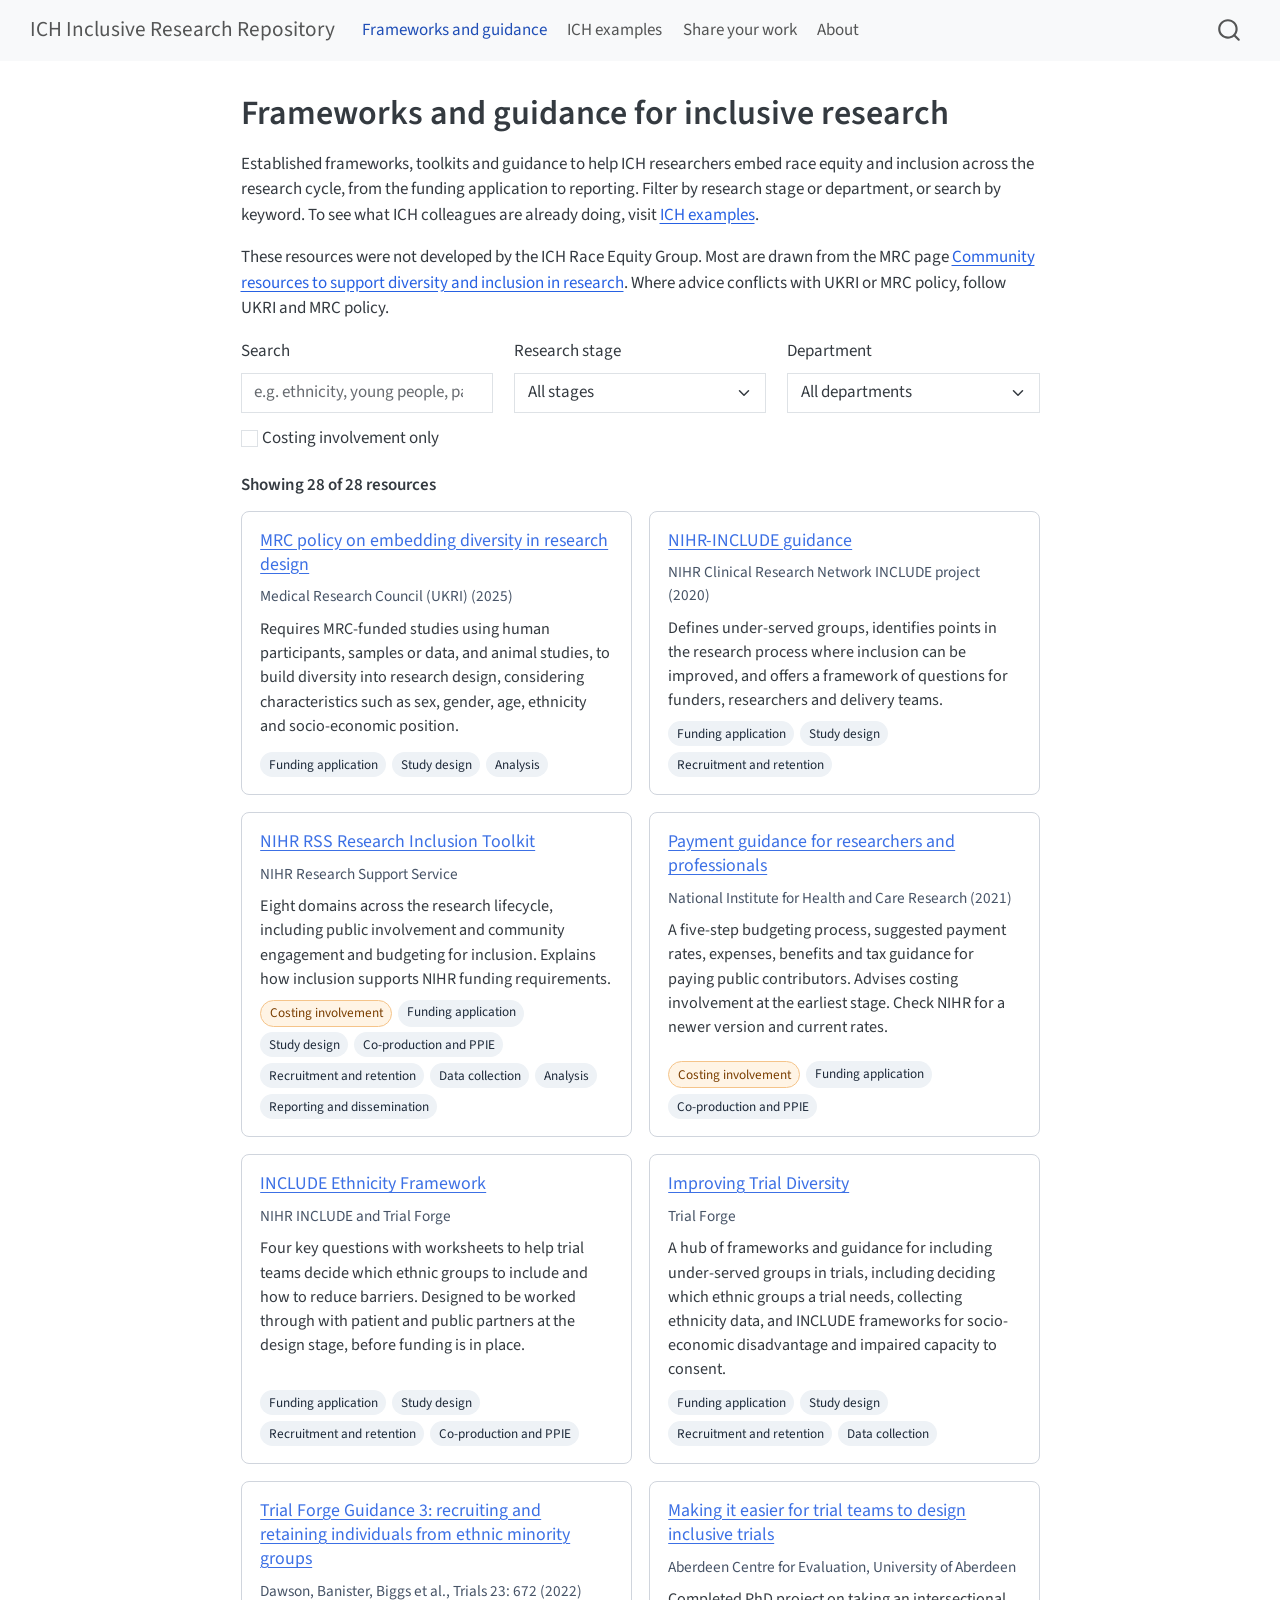
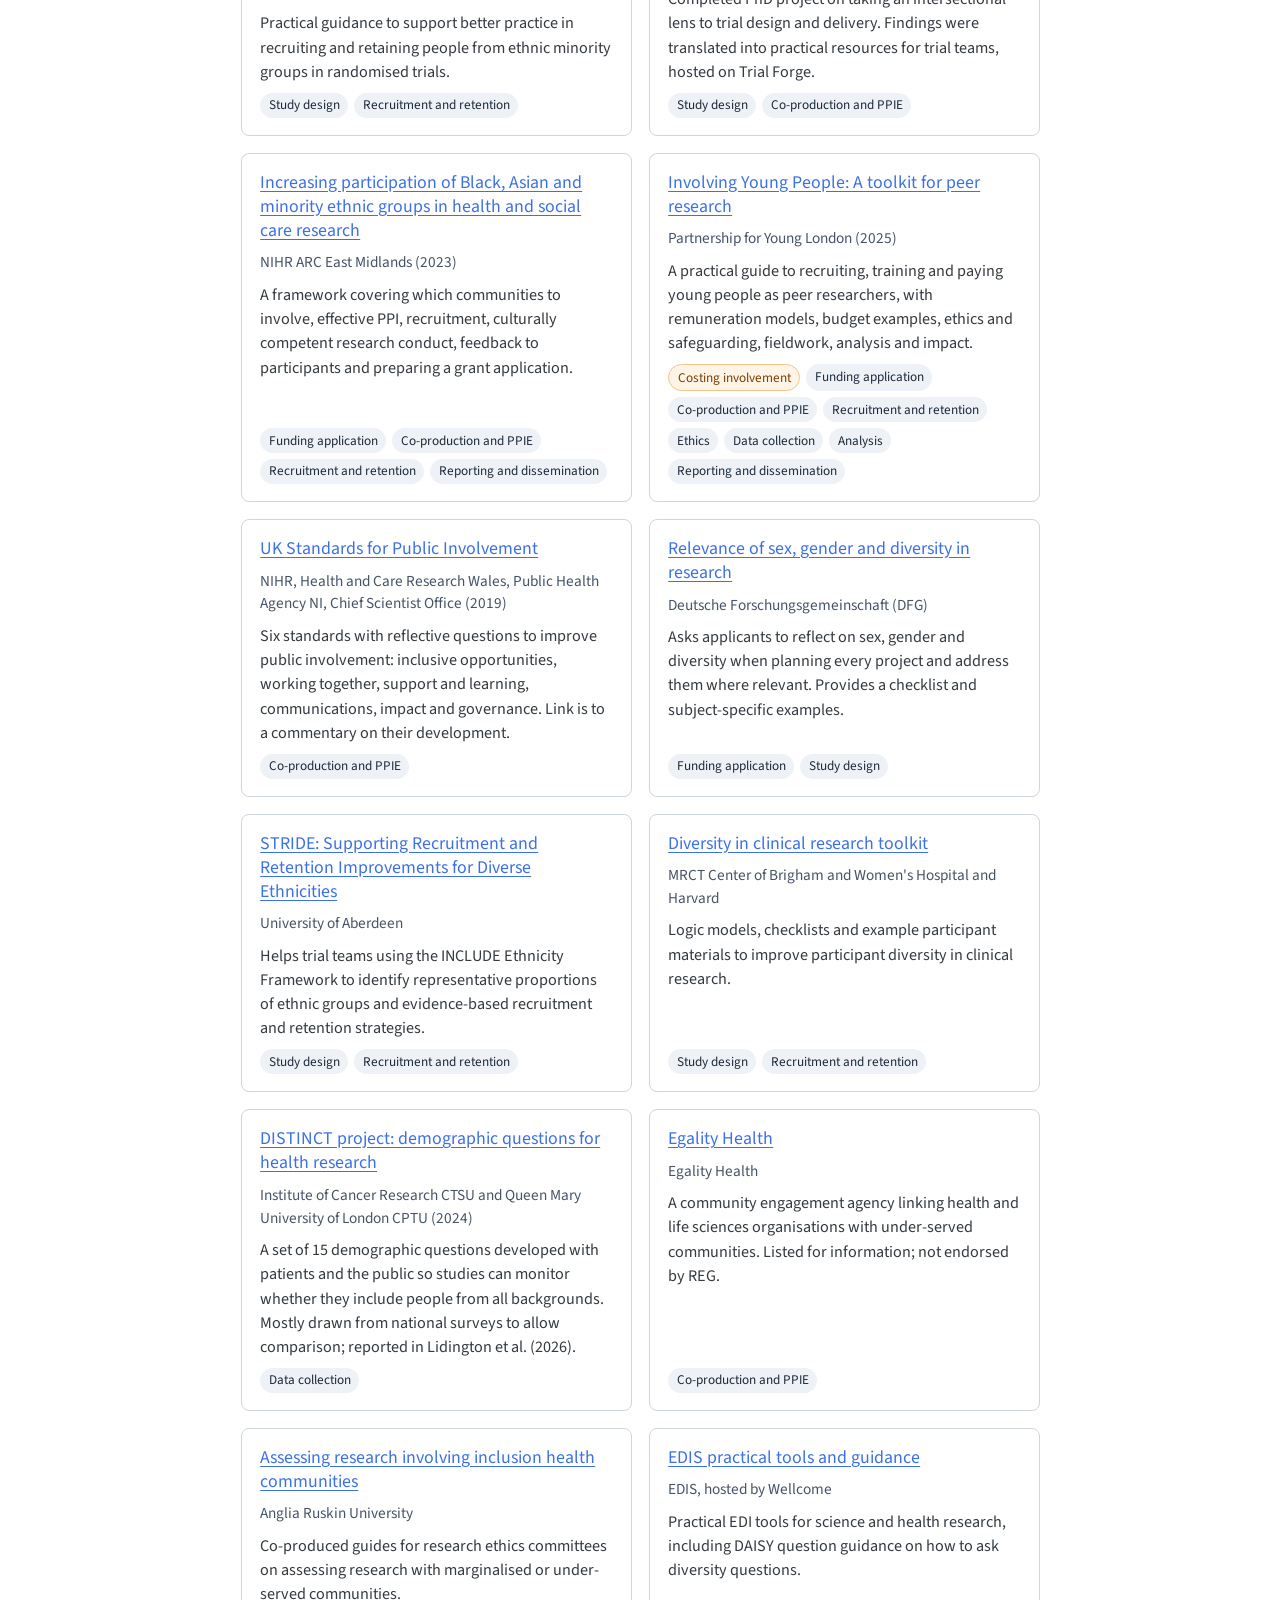
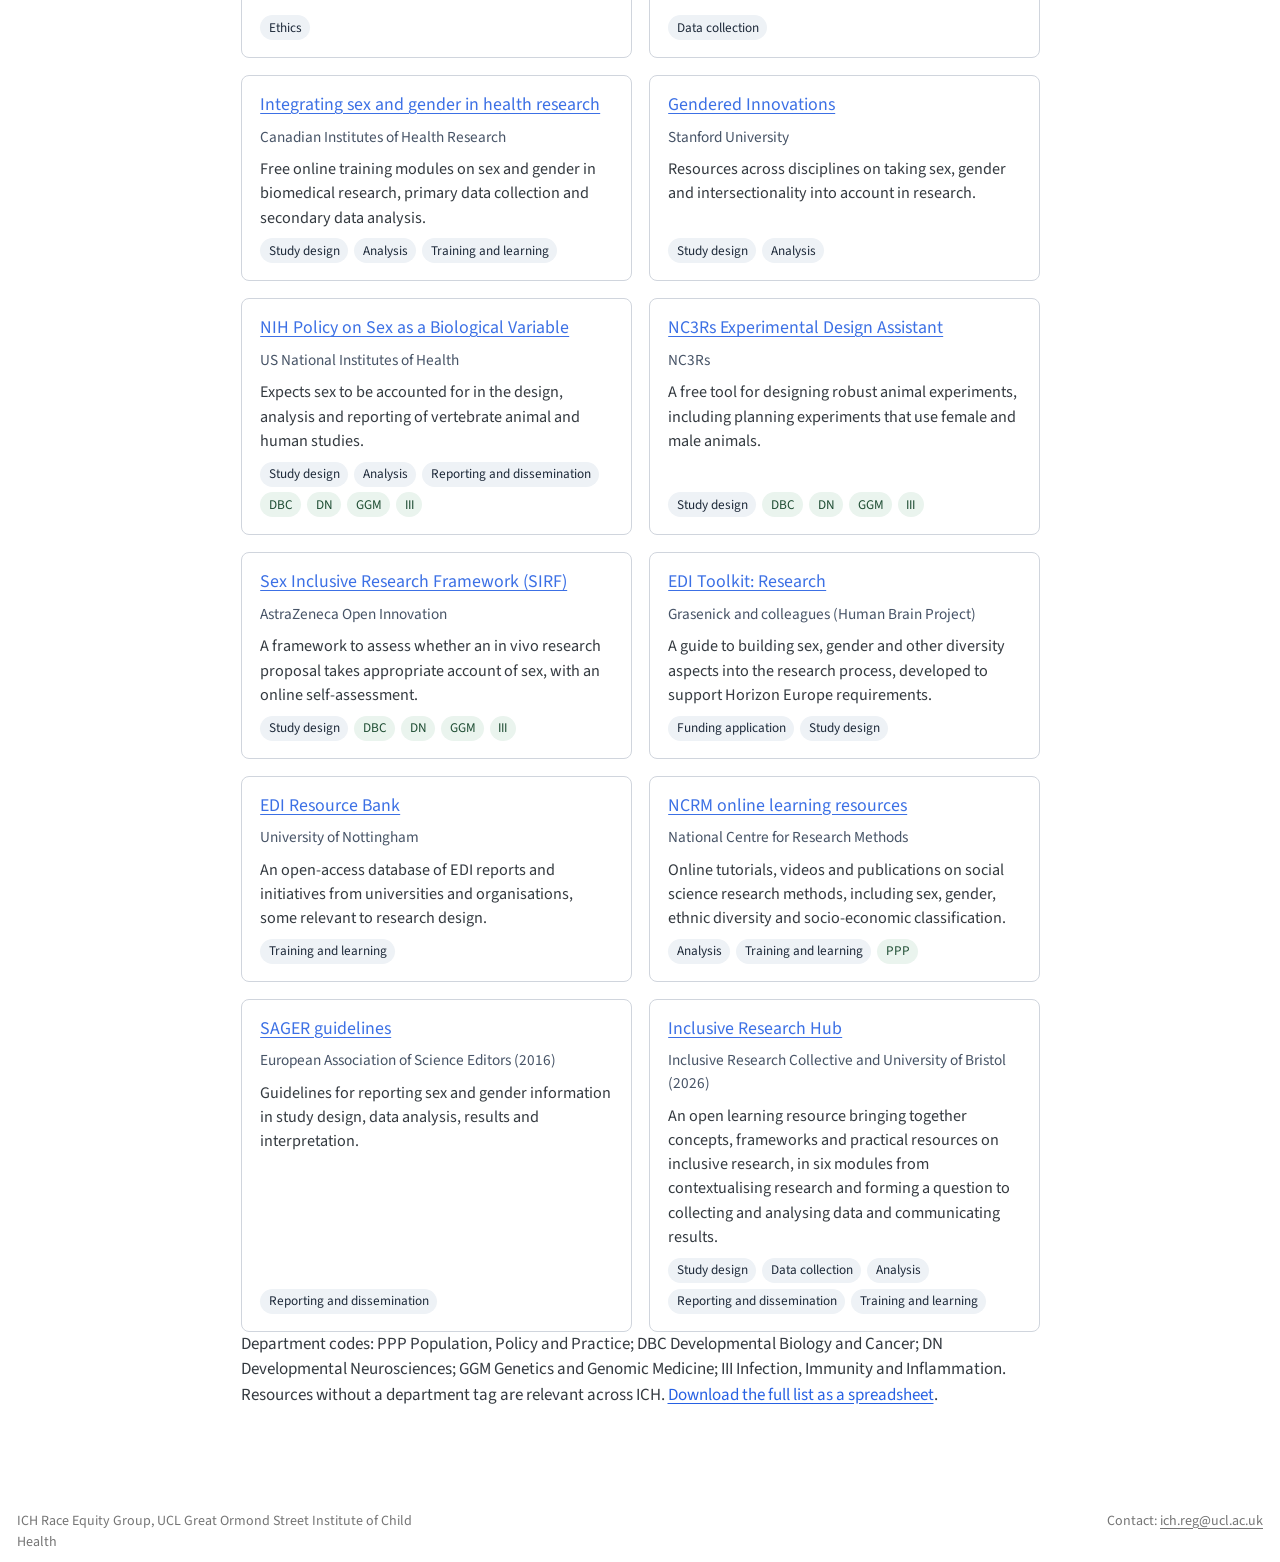
==== docs/index.html @ 5629d0b8 "Initial commit" ====
<!DOCTYPE html>
<html xmlns="http://www.w3.org/1999/xhtml" lang="en-GB" xml:lang="en-GB"><head>

<meta charset="utf-8">
<meta name="generator" content="quarto-1.10.19">

<meta name="viewport" content="width=device-width, initial-scale=1.0, user-scalable=yes">


<title>Frameworks and guidance for inclusive research – ICH Inclusive Research Repository</title>
<style>
/* Default styles provided by pandoc.
** See https://pandoc.org/MANUAL.html#variables-for-html for config info.
*/
span.smallcaps{font-variant: small-caps;}
div.columns{display: flex; gap: 1.5em;}
div.column{flex: auto;}
@media screen {
div.columns{gap: min(4vw, 1.5em);}
div.column{overflow-x: auto;}
}
div.hanging-indent{margin-left: 1.5em; text-indent: -1.5em;}
ul.task-list{list-style: none;}
ul.task-list li input[type="checkbox"] {
  width: 0.8em;
  margin: 0 0.8em 0.2em -1em; /* quarto-specific, see https://github.com/quarto-dev/quarto-cli/issues/4556 */ 
  vertical-align: middle;
}
</style>


<script src="site_libs/quarto-nav/quarto-nav.js"></script>
<script src="site_libs/quarto-nav/headroom.min.js"></script>
<script src="site_libs/clipboard/clipboard.min.js"></script>
<script src="site_libs/quarto-search/autocomplete.umd.js"></script>
<script src="site_libs/quarto-search/fuse.min.js"></script>
<script src="site_libs/quarto-search/quarto-search.js"></script>
<meta name="quarto:offset" content="./">
<script src="site_libs/quarto-html/quarto.js" type="module"></script>
<script src="site_libs/quarto-html/tabsets/tabsets.js" type="module"></script>
<script src="site_libs/quarto-html/popper.min.js"></script>
<script src="site_libs/quarto-html/tippy.umd.min.js"></script>
<script src="site_libs/quarto-html/anchor.min.js"></script>
<link href="site_libs/quarto-html/tippy.css" rel="stylesheet">
<link href="site_libs/quarto-html/quarto-syntax-highlighting-bf27225e3a48a9273f3daa8f8e829971.css" rel="stylesheet" id="quarto-text-highlighting-styles">
<script src="site_libs/bootstrap/bootstrap.min.js"></script>
<link href="site_libs/bootstrap/bootstrap-icons.css" rel="stylesheet">
<link href="site_libs/bootstrap/bootstrap-bb5ce4f09c3d713477d34b1921f208f7.min.css" rel="stylesheet" append-hash="true" id="quarto-bootstrap" data-mode="light">
<script id="quarto-search-options" type="application/json">{
  "location": "navbar",
  "copy-button": false,
  "collapse-after": 3,
  "panel-placement": "end",
  "type": "overlay",
  "limit": 50,
  "keyboard-shortcut": [
    "f",
    "/",
    "s"
  ],
  "show-item-context": false,
  "language": {
    "search-no-results-text": "No results",
    "search-matching-documents-text": "matching documents",
    "search-copy-link-title": "Copy link to search",
    "search-hide-matches-text": "Hide additional matches",
    "search-more-match-text": "more match in this document",
    "search-more-matches-text": "more matches in this document",
    "search-clear-button-title": "Clear",
    "search-text-placeholder": "",
    "search-detached-cancel-button-title": "Cancel",
    "search-submit-button-title": "Submit",
    "search-label": "Search"
  }
}</script>


<link rel="stylesheet" href="styles.css">
</head>

<body class="nav-fixed fullcontent quarto-light">

<div id="quarto-search-results"></div>
  <header id="quarto-header" class="headroom fixed-top">
    <nav class="navbar navbar-expand-lg " data-bs-theme="dark">
      <div class="navbar-container container-fluid">
      <div class="navbar-brand-container mx-auto">
    <a class="navbar-brand" href="./index.html">
    <span class="navbar-title">ICH Inclusive Research Repository</span>
    </a>
  </div>
            <div id="quarto-search" class="" title="Search"></div>
          <button class="navbar-toggler" type="button" data-bs-toggle="collapse" data-bs-target="#navbarCollapse" aria-controls="navbarCollapse" role="menu" aria-expanded="false" aria-label="Toggle navigation" onclick="if (window.quartoToggleHeadroom) { window.quartoToggleHeadroom(); }">
  <span class="navbar-toggler-icon"></span>
</button>
          <div class="collapse navbar-collapse" id="navbarCollapse">
            <ul class="navbar-nav navbar-nav-scroll me-auto">
  <li class="nav-item">
    <a class="nav-link active" href="./index.html" aria-current="page"> 
<span class="menu-text">Frameworks and guidance</span></a>
  </li>  
  <li class="nav-item">
    <a class="nav-link" href="./examples.html"> 
<span class="menu-text">ICH examples</span></a>
  </li>  
  <li class="nav-item">
    <a class="nav-link" href="./submit.html"> 
<span class="menu-text">Share your work</span></a>
  </li>  
  <li class="nav-item">
    <a class="nav-link" href="./about.html"> 
<span class="menu-text">About</span></a>
  </li>  
</ul>
          </div> <!-- /navcollapse -->
            <div class="quarto-navbar-tools">
</div>
      </div> <!-- /container-fluid -->
    </nav>
</header>
<!-- content -->
<div id="quarto-content" class="quarto-container page-columns page-rows-contents page-layout-article page-navbar">
<!-- sidebar -->
<!-- margin-sidebar -->
    
<!-- main -->
<main class="content" id="quarto-document-content">

<header id="title-block-header" class="quarto-title-block default">
<div class="quarto-title">
<h1 class="title">Frameworks and guidance for inclusive research</h1>
</div>



<div class="quarto-title-meta">

    
  
    
  </div>
  


</header>


<p>Established frameworks, toolkits and guidance to help ICH researchers embed race equity and inclusion across the research cycle, from the funding application to reporting. Filter by research stage or department, or search by keyword. To see what ICH colleagues are already doing, visit <a href="./examples.html">ICH examples</a>.</p>
<p>These resources were not developed by the ICH Race Equity Group. Most are drawn from the MRC page <a href="https://www.ukri.org/about-us/mrc/our-policies-and-standards/embedding-diversity-in-research-design/community-resources-to-support-diversity-and-inclusion-in-research">Community resources to support diversity and inclusion in research</a>. Where advice conflicts with UKRI or MRC policy, follow UKRI and MRC policy.</p>
<div id="resources-app">
  <div class="filters">
    <div>
      <label for="f-search" class="form-label">Search</label>
      <input id="f-search" type="search" class="form-control" placeholder="e.g. ethnicity, young people, payment">
    </div>
    <div>
      <label for="f-stage" class="form-label">Research stage</label>
      <select id="f-stage" class="form-select"></select>
    </div>
    <div>
      <label for="f-dept" class="form-label">Department</label>
      <select id="f-dept" class="form-select"></select>
    </div>
    <div class="form-check align-self-end mb-2">
      <input id="f-costing" type="checkbox" class="form-check-input">
      <label for="f-costing" class="form-check-label">Costing involvement only</label>
    </div>
  </div>
  <p id="f-count" class="result-count" aria-live="polite">Loading resources…</p>
  <div id="f-list"></div>
  <noscript>This page needs JavaScript to filter resources. You can download the full list as a spreadsheet below.</noscript>
</div>
<p>Department codes: PPP Population, Policy and Practice; DBC Developmental Biology and Cancer; DN Developmental Neurosciences; GGM Genetics and Genomic Medicine; III Infection, Immunity and Inflammation. Resources without a department tag are relevant across ICH. <a href="data/resources.csv">Download the full list as a spreadsheet</a>.</p>



</main> <!-- /main -->
<script id="quarto-html-after-body" type="application/javascript">
  window.document.addEventListener("DOMContentLoaded", function (event) {
    const icon = "";
    const anchorJS = new window.AnchorJS();
    anchorJS.options = {
      placement: 'right',
      icon: icon
    };
    anchorJS.add('.anchored');
    const isCodeAnnotation = (el) => {
      for (const clz of el.classList) {
        if (clz.startsWith('code-annotation-')) {                     
          return true;
        }
      }
      return false;
    }
    const onCopySuccess = function(e) {
      // button target
      const button = e.trigger;
      // don't keep focus
      button.blur();
      // flash "checked"
      button.classList.add('code-copy-button-checked');
      var currentTitle = button.getAttribute("title");
      button.setAttribute("title", "Copied!");
      let tooltip;
      if (window.bootstrap) {
        button.setAttribute("data-bs-toggle", "tooltip");
        button.setAttribute("data-bs-placement", "left");
        button.setAttribute("data-bs-title", "Copied!");
        tooltip = new bootstrap.Tooltip(button, 
          { trigger: "manual", 
            customClass: "code-copy-button-tooltip",
            offset: [0, -8]});
        tooltip.show();    
      }
      setTimeout(function() {
        if (tooltip) {
          tooltip.hide();
          button.removeAttribute("data-bs-title");
          button.removeAttribute("data-bs-toggle");
          button.removeAttribute("data-bs-placement");
        }
        button.setAttribute("title", currentTitle);
        button.classList.remove('code-copy-button-checked');
      }, 1000);
      // clear code selection
      e.clearSelection();
    }
    const getTextToCopy = function(trigger) {
      const outerScaffold = trigger.parentElement.cloneNode(true);
      const codeEl = outerScaffold.querySelector('code');
      for (const childEl of codeEl.children) {
        if (isCodeAnnotation(childEl)) {
          childEl.remove();
        }
      }
      return codeEl.innerText;
    }
    const clipboard = new window.ClipboardJS('.code-copy-button:not([data-in-quarto-modal])', {
      text: getTextToCopy
    });
    clipboard.on('success', onCopySuccess);
    if (window.document.getElementById('quarto-embedded-source-code-modal')) {
      const clipboardModal = new window.ClipboardJS('.code-copy-button[data-in-quarto-modal]', {
        text: getTextToCopy,
        container: window.document.getElementById('quarto-embedded-source-code-modal')
      });
      clipboardModal.on('success', onCopySuccess);
    }
      var localhostRegex = new RegExp(/^(?:http|https):\/\/localhost\:?[0-9]*\//);
      var mailtoRegex = new RegExp(/^mailto:/);
        var filterRegex = new RegExp('/' + window.location.host + '/');
      var isInternal = (href) => {
          return filterRegex.test(href) || localhostRegex.test(href) || mailtoRegex.test(href);
      }
      // Inspect non-navigation links and adorn them if external
     var links = window.document.querySelectorAll('a[href]:not(.nav-link):not(.navbar-brand):not(.toc-action):not(.sidebar-link):not(.sidebar-item-toggle):not(.pagination-link):not(.no-external):not([aria-hidden]):not(.dropdown-item):not(.quarto-navigation-tool):not(.about-link)');
      for (var i=0; i<links.length; i++) {
        const link = links[i];
        if (!isInternal(link.href)) {
          // undo the damage that might have been done by quarto-nav.js in the case of
          // links that we want to consider external
          if (link.dataset.originalHref !== undefined) {
            link.href = link.dataset.originalHref;
          }
        }
      }
    function tippyHover(el, contentFn, onTriggerFn, onUntriggerFn) {
      const config = {
        allowHTML: true,
        maxWidth: 500,
        delay: 100,
        arrow: false,
        appendTo: function(el) {
            return el.parentElement;
        },
        interactive: true,
        interactiveBorder: 10,
        theme: 'quarto',
        placement: 'bottom-start',
      };
      if (contentFn) {
        config.content = contentFn;
      }
      if (onTriggerFn) {
        config.onTrigger = onTriggerFn;
      }
      if (onUntriggerFn) {
        config.onUntrigger = onUntriggerFn;
      }
      window.tippy(el, config); 
    }
    const noterefs = window.document.querySelectorAll('a[role="doc-noteref"]');
    for (var i=0; i<noterefs.length; i++) {
      const ref = noterefs[i];
      tippyHover(ref, function() {
        // use id or data attribute instead here
        let href = ref.getAttribute('data-footnote-href') || ref.getAttribute('href');
        try { href = new URL(href).hash; } catch {}
        const id = href.replace(/^#\/?/, "");
        const note = window.document.getElementById(id);
        if (note) {
          return note.innerHTML;
        } else {
          return "";
        }
      });
    }
    const xrefs = window.document.querySelectorAll('a.quarto-xref');
    const processXRef = (id, note) => {
      // Strip column container classes
      const stripColumnClz = (el) => {
        el.classList.remove("page-full", "page-columns");
        if (el.children) {
          for (const child of el.children) {
            stripColumnClz(child);
          }
        }
      }
      stripColumnClz(note)
      if (id === null || id.startsWith('sec-')) {
        // Special case sections, only their first couple elements
        const container = document.createElement("div");
        if (note.children && note.children.length > 2) {
          container.appendChild(note.children[0].cloneNode(true));
          for (let i = 1; i < note.children.length; i++) {
            const child = note.children[i];
            if (child.tagName === "P" && child.innerText === "") {
              continue;
            } else {
              container.appendChild(child.cloneNode(true));
              break;
            }
          }
          if (window.Quarto?.typesetMath) {
            window.Quarto.typesetMath(container);
          }
          return container.innerHTML
        } else {
          if (window.Quarto?.typesetMath) {
            window.Quarto.typesetMath(note);
          }
          return note.innerHTML;
        }
      } else {
        // Remove any anchor links if they are present
        const anchorLink = note.querySelector('a.anchorjs-link');
        if (anchorLink) {
          anchorLink.remove();
        }
        if (window.Quarto?.typesetMath) {
          window.Quarto.typesetMath(note);
        }
        if (note.classList.contains("callout")) {
          return note.outerHTML;
        } else {
          return note.innerHTML;
        }
      }
    }
    for (var i=0; i<xrefs.length; i++) {
      const xref = xrefs[i];
      tippyHover(xref, undefined, function(instance) {
        instance.disable();
        let url = xref.getAttribute('href');
        let hash = undefined; 
        if (url.startsWith('#')) {
          hash = url;
        } else {
          try { hash = new URL(url).hash; } catch {}
        }
        if (hash) {
          const id = hash.replace(/^#\/?/, "");
          const note = window.document.getElementById(id);
          if (note !== null) {
            try {
              const html = processXRef(id, note.cloneNode(true));
              instance.setContent(html);
            } finally {
              instance.enable();
              instance.show();
            }
          } else {
            // See if we can fetch this
            fetch(url.split('#')[0])
            .then(res => res.text())
            .then(html => {
              const parser = new DOMParser();
              const htmlDoc = parser.parseFromString(html, "text/html");
              const note = htmlDoc.getElementById(id);
              if (note !== null) {
                const html = processXRef(id, note);
                instance.setContent(html);
              } 
            }).finally(() => {
              instance.enable();
              instance.show();
            });
          }
        } else {
          // See if we can fetch a full url (with no hash to target)
          // This is a special case and we should probably do some content thinning / targeting
          fetch(url)
          .then(res => res.text())
          .then(html => {
            const parser = new DOMParser();
            const htmlDoc = parser.parseFromString(html, "text/html");
            const note = htmlDoc.querySelector('main.content');
            if (note !== null) {
              // This should only happen for chapter cross references
              // (since there is no id in the URL)
              // remove the first header
              if (note.children.length > 0 && note.children[0].tagName === "HEADER") {
                note.children[0].remove();
              }
              const html = processXRef(null, note);
              instance.setContent(html);
            } 
          }).finally(() => {
            instance.enable();
            instance.show();
          });
        }
      }, function(instance) {
      });
    }
        let selectedAnnoteEl;
        const selectorForAnnotation = ( cell, annotation) => {
          let cellAttr = 'data-code-cell="' + cell + '"';
          let lineAttr = 'data-code-annotation="' +  annotation + '"';
          const selector = 'span[' + cellAttr + '][' + lineAttr + ']';
          return selector;
        }
        const selectCodeLines = (annoteEl) => {
          const doc = window.document;
          const targetCell = annoteEl.getAttribute("data-target-cell");
          const targetAnnotation = annoteEl.getAttribute("data-target-annotation");
          const annoteSpan = window.document.querySelector(selectorForAnnotation(targetCell, targetAnnotation));
          const lines = annoteSpan.getAttribute("data-code-lines").split(",");
          const lineIds = lines.map((line) => {
            return targetCell + "-" + line;
          })
          let top = null;
          let height = null;
          let parent = null;
          if (lineIds.length > 0) {
              //compute the position of the single el (top and bottom and make a div)
              const el = window.document.getElementById(lineIds[0]);
              top = el.offsetTop;
              height = el.offsetHeight;
              parent = el.parentElement.parentElement;
            if (lineIds.length > 1) {
              const lastEl = window.document.getElementById(lineIds[lineIds.length - 1]);
              const bottom = lastEl.offsetTop + lastEl.offsetHeight;
              height = bottom - top;
            }
            if (top !== null && height !== null && parent !== null) {
              // cook up a div (if necessary) and position it 
              let div = window.document.getElementById("code-annotation-line-highlight");
              if (div === null) {
                div = window.document.createElement("div");
                div.setAttribute("id", "code-annotation-line-highlight");
                div.style.position = 'absolute';
                parent.appendChild(div);
              }
              div.style.top = top - 2 + "px";
              div.style.height = height + 4 + "px";
              div.style.left = 0;
              let gutterDiv = window.document.getElementById("code-annotation-line-highlight-gutter");
              if (gutterDiv === null) {
                gutterDiv = window.document.createElement("div");
                gutterDiv.setAttribute("id", "code-annotation-line-highlight-gutter");
                gutterDiv.style.position = 'absolute';
                const codeCell = window.document.getElementById(targetCell);
                const gutter = codeCell.querySelector('.code-annotation-gutter');
                gutter.appendChild(gutterDiv);
              }
              gutterDiv.style.top = top - 2 + "px";
              gutterDiv.style.height = height + 4 + "px";
            }
            selectedAnnoteEl = annoteEl;
          }
        };
        const unselectCodeLines = () => {
          const elementsIds = ["code-annotation-line-highlight", "code-annotation-line-highlight-gutter"];
          elementsIds.forEach((elId) => {
            const div = window.document.getElementById(elId);
            if (div) {
              div.remove();
            }
          });
          selectedAnnoteEl = undefined;
        };
          // Handle positioning of the toggle
      window.addEventListener(
        "resize",
        throttle(() => {
          elRect = undefined;
          if (selectedAnnoteEl) {
            selectCodeLines(selectedAnnoteEl);
          }
        }, 10)
      );
      function throttle(fn, ms) {
      let throttle = false;
      let timer;
        return (...args) => {
          if(!throttle) { // first call gets through
              fn.apply(this, args);
              throttle = true;
          } else { // all the others get throttled
              if(timer) clearTimeout(timer); // cancel #2
              timer = setTimeout(() => {
                fn.apply(this, args);
                timer = throttle = false;
              }, ms);
          }
        };
      }
        // Attach click handler to the DT
        const annoteDls = window.document.querySelectorAll('dt[data-target-cell]');
        for (const annoteDlNode of annoteDls) {
          annoteDlNode.addEventListener('click', (event) => {
            const clickedEl = event.target;
            if (clickedEl !== selectedAnnoteEl) {
              unselectCodeLines();
              const activeEl = window.document.querySelector('dt[data-target-cell].code-annotation-active');
              if (activeEl) {
                activeEl.classList.remove('code-annotation-active');
              }
              selectCodeLines(clickedEl);
              clickedEl.classList.add('code-annotation-active');
            } else {
              // Unselect the line
              unselectCodeLines();
              clickedEl.classList.remove('code-annotation-active');
            }
          });
        }
    const findCites = (el) => {
      const parentEl = el.parentElement;
      if (parentEl) {
        const cites = parentEl.dataset.cites;
        if (cites) {
          return {
            el,
            cites: cites.split(' ')
          };
        } else {
          return findCites(el.parentElement)
        }
      } else {
        return undefined;
      }
    };
    var bibliorefs = window.document.querySelectorAll('a[role="doc-biblioref"]');
    for (var i=0; i<bibliorefs.length; i++) {
      const ref = bibliorefs[i];
      const citeInfo = findCites(ref);
      if (citeInfo) {
        tippyHover(citeInfo.el, function() {
          var popup = window.document.createElement('div');
          citeInfo.cites.forEach(function(cite) {
            var citeDiv = window.document.createElement('div');
            citeDiv.classList.add('hanging-indent');
            citeDiv.classList.add('csl-entry');
            var biblioDiv = window.document.getElementById('ref-' + cite);
            if (biblioDiv) {
              citeDiv.innerHTML = biblioDiv.innerHTML;
            }
            popup.appendChild(citeDiv);
          });
          return popup.innerHTML;
        });
      }
    }
  });
  </script>
</div> <!-- /content -->
<footer class="footer">
  <div class="nav-footer">
    <div class="nav-footer-left">
<p>ICH Race Equity Group, UCL Great Ormond Street Institute of Child Health</p>
</div>   
    <div class="nav-footer-center">
      &nbsp;
    </div>
    <div class="nav-footer-right">
<p>Contact: <a href="mailto:ich.reg@ucl.ac.uk">ich.reg@ucl.ac.uk</a></p>
</div>
  </div>
</footer>
<script src="repo.js"></script>




</body></html>
---- docs/site_libs/quarto-html/tippy.css ----
.tippy-box[data-animation=fade][data-state=hidden]{opacity:0}[data-tippy-root]{max-width:calc(100vw - 10px)}.tippy-box{position:relative;background-color:#333;color:#fff;border-radius:4px;font-size:14px;line-height:1.4;white-space:normal;outline:0;transition-property:transform,visibility,opacity}.tippy-box[data-placement^=top]>.tippy-arrow{bottom:0}.tippy-box[data-placement^=top]>.tippy-arrow:before{bottom:-7px;left:0;border-width:8px 8px 0;border-top-color:initial;transform-origin:center top}.tippy-box[data-placement^=bottom]>.tippy-arrow{top:0}.tippy-box[data-placement^=bottom]>.tippy-arrow:before{top:-7px;left:0;border-width:0 8px 8px;border-bottom-color:initial;transform-origin:center bottom}.tippy-box[data-placement^=left]>.tippy-arrow{right:0}.tippy-box[data-placement^=left]>.tippy-arrow:before{border-width:8px 0 8px 8px;border-left-color:initial;right:-7px;transform-origin:center left}.tippy-box[data-placement^=right]>.tippy-arrow{left:0}.tippy-box[data-placement^=right]>.tippy-arrow:before{left:-7px;border-width:8px 8px 8px 0;border-right-color:initial;transform-origin:center right}.tippy-box[data-inertia][data-state=visible]{transition-timing-function:cubic-bezier(.54,1.5,.38,1.11)}.tippy-arrow{width:16px;height:16px;color:#333}.tippy-arrow:before{content:"";position:absolute;border-color:transparent;border-style:solid}.tippy-content{position:relative;padding:5px 9px;z-index:1}
---- docs/styles.css ----
/* ICH Inclusive Research Repository */

.filters {
  display: grid;
  grid-template-columns: repeat(auto-fit, minmax(220px, 1fr));
  gap: 0.75rem 1.25rem;
  margin: 1rem 0 0.5rem;
}

.result-count {
  margin: 0.75rem 0;
  font-weight: 600;
}

.cards {
  display: grid;
  grid-template-columns: repeat(auto-fill, minmax(300px, 1fr));
  gap: 1rem;
}

.card-item {
  border: 1px solid #d0d5dd;
  border-radius: 8px;
  padding: 1rem 1.1rem;
  background: #ffffff;
  display: flex;
  flex-direction: column;
  gap: 0.5rem;
}

.card-item h3 {
  font-size: 1.05rem;
  line-height: 1.35;
  margin: 0;
}

.card-item .publisher {
  color: #475467;
  font-size: 0.9rem;
  margin: 0;
}

.card-item .desc {
  font-size: 0.95rem;
  margin: 0;
}

.tags {
  display: flex;
  flex-wrap: wrap;
  gap: 0.35rem;
  margin-top: auto;
}

.tag {
  font-size: 0.78rem;
  padding: 0.15rem 0.5rem;
  border-radius: 999px;
  background: #eef2f6;
  color: #1d2939;
}

.tag.costing {
  background: #fff4e5;
  color: #7a3e00;
  border: 1px solid #f5c48a;
}

.tag.dept {
  background: #eaf4ee;
  color: #1e4d33;
}

.empty {
  padding: 1.25rem;
  border: 1px dashed #98a2b3;
  border-radius: 8px;
}

@media (max-width: 600px) {
  .cards { grid-template-columns: 1fr; }
}
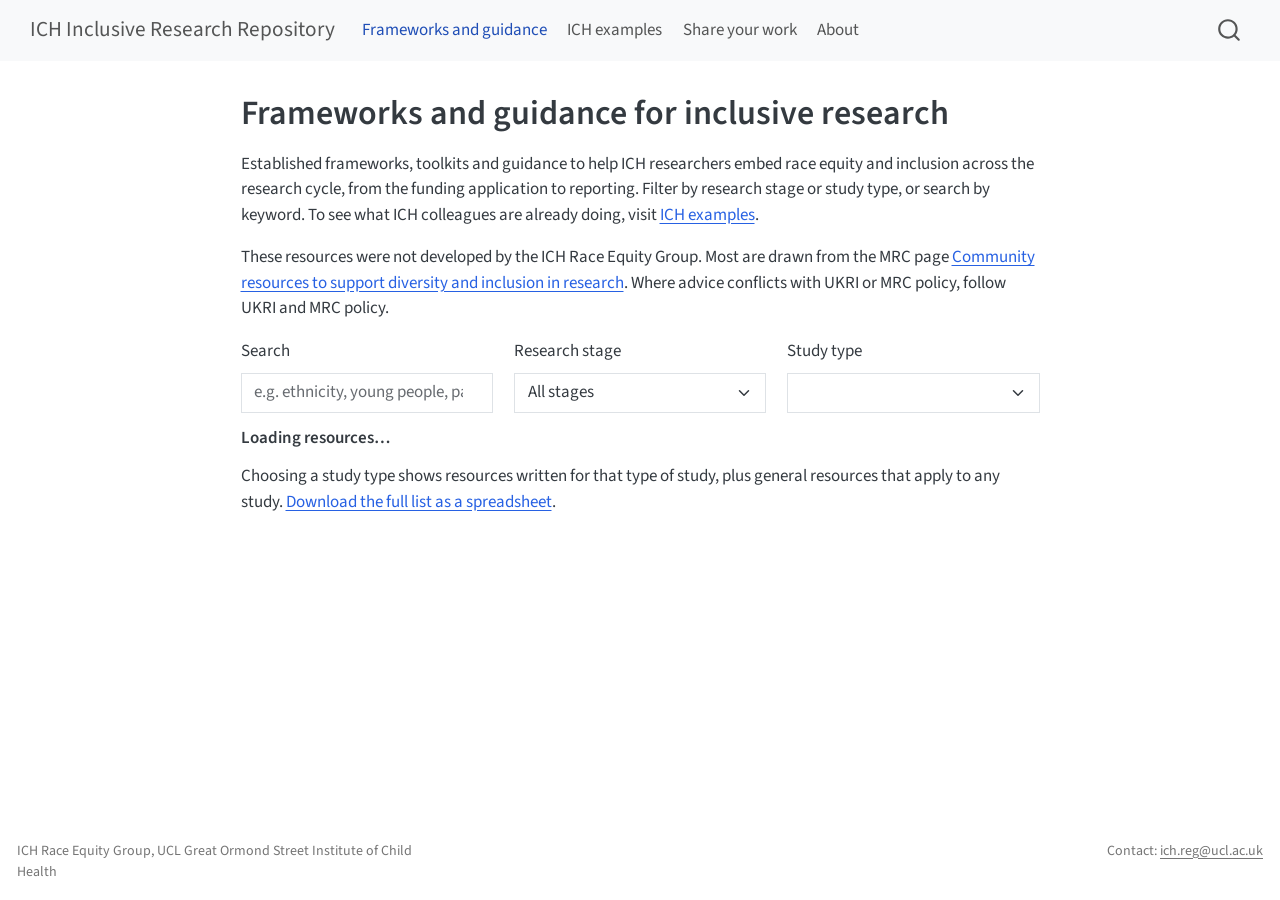
==== commit 14bc5ee9: "Fixing the index file" ====
--- a/docs/index.html
+++ b/docs/index.html
@@ -2,7 +2,7 @@
 <html xmlns="http://www.w3.org/1999/xhtml" lang="en-GB" xml:lang="en-GB"><head>
 
 <meta charset="utf-8">
-<meta name="generator" content="quarto-1.10.19">
+<meta name="generator" content="quarto-1.9.38">
 
 <meta name="viewport" content="width=device-width, initial-scale=1.0, user-scalable=yes">
 
@@ -12,13 +12,10 @@
 /* Default styles provided by pandoc.
 ** See https://pandoc.org/MANUAL.html#variables-for-html for config info.
 */
+code{white-space: pre-wrap;}
 span.smallcaps{font-variant: small-caps;}
-div.columns{display: flex; gap: 1.5em;}
-div.column{flex: auto;}
-@media screen {
-div.columns{gap: min(4vw, 1.5em);}
-div.column{overflow-x: auto;}
-}
+div.columns{display: flex; gap: min(4vw, 1.5em);}
+div.column{flex: auto; overflow-x: auto;}
 div.hanging-indent{margin-left: 1.5em; text-indent: -1.5em;}
 ul.task-list{list-style: none;}
 ul.task-list li input[type="checkbox"] {
@@ -42,10 +39,10 @@
 <script src="site_libs/quarto-html/tippy.umd.min.js"></script>
 <script src="site_libs/quarto-html/anchor.min.js"></script>
 <link href="site_libs/quarto-html/tippy.css" rel="stylesheet">
-<link href="site_libs/quarto-html/quarto-syntax-highlighting-bf27225e3a48a9273f3daa8f8e829971.css" rel="stylesheet" id="quarto-text-highlighting-styles">
+<link href="site_libs/quarto-html/quarto-syntax-highlighting-15634bcf2e68342d4ad2dfa704d543f6.css" rel="stylesheet" id="quarto-text-highlighting-styles">
 <script src="site_libs/bootstrap/bootstrap.min.js"></script>
 <link href="site_libs/bootstrap/bootstrap-icons.css" rel="stylesheet">
-<link href="site_libs/bootstrap/bootstrap-bb5ce4f09c3d713477d34b1921f208f7.min.css" rel="stylesheet" append-hash="true" id="quarto-bootstrap" data-mode="light">
+<link href="site_libs/bootstrap/bootstrap-158031087360bce0ff56dc785ce39e06.min.css" rel="stylesheet" append-hash="true" id="quarto-bootstrap" data-mode="light">
 <script id="quarto-search-options" type="application/json">{
   "location": "navbar",
   "copy-button": false,
@@ -145,7 +142,7 @@
 </header>
 
 
-<p>Established frameworks, toolkits and guidance to help ICH researchers embed race equity and inclusion across the research cycle, from the funding application to reporting. Filter by research stage or department, or search by keyword. To see what ICH colleagues are already doing, visit <a href="./examples.html">ICH examples</a>.</p>
+<p>Established frameworks, toolkits and guidance to help ICH researchers embed race equity and inclusion across the research cycle, from the funding application to reporting. Filter by research stage or study type, or search by keyword. To see what ICH colleagues are already doing, visit <a href="./examples.html">ICH examples</a>.</p>
 <p>These resources were not developed by the ICH Race Equity Group. Most are drawn from the MRC page <a href="https://www.ukri.org/about-us/mrc/our-policies-and-standards/embedding-diversity-in-research-design/community-resources-to-support-diversity-and-inclusion-in-research">Community resources to support diversity and inclusion in research</a>. Where advice conflicts with UKRI or MRC policy, follow UKRI and MRC policy.</p>
 <div id="resources-app">
   <div class="filters">
@@ -158,19 +155,15 @@
       <select id="f-stage" class="form-select"></select>
     </div>
     <div>
-      <label for="f-dept" class="form-label">Department</label>
-      <select id="f-dept" class="form-select"></select>
-    </div>
-    <div class="form-check align-self-end mb-2">
-      <input id="f-costing" type="checkbox" class="form-check-input">
-      <label for="f-costing" class="form-check-label">Costing involvement only</label>
+      <label for="f-type" class="form-label">Study type</label>
+      <select id="f-type" class="form-select"></select>
     </div>
   </div>
   <p id="f-count" class="result-count" aria-live="polite">Loading resources…</p>
   <div id="f-list"></div>
   <noscript>This page needs JavaScript to filter resources. You can download the full list as a spreadsheet below.</noscript>
 </div>
-<p>Department codes: PPP Population, Policy and Practice; DBC Developmental Biology and Cancer; DN Developmental Neurosciences; GGM Genetics and Genomic Medicine; III Infection, Immunity and Inflammation. Resources without a department tag are relevant across ICH. <a href="data/resources.csv">Download the full list as a spreadsheet</a>.</p>
+<p>Choosing a study type shows resources written for that type of study, plus general resources that apply to any study. <a href="data/resources.csv">Download the full list as a spreadsheet</a>.</p>
 
 
 
--- a/docs/site_libs/quarto-html/quarto-syntax-highlighting-15634bcf2e68342d4ad2dfa704d543f6.css
+++ b/docs/site_libs/quarto-html/quarto-syntax-highlighting-15634bcf2e68342d4ad2dfa704d543f6.css
@@ -0,0 +1,236 @@
+/* quarto syntax highlight colors */
+:root {
+  --quarto-hl-ot-color: #003B4F;
+  --quarto-hl-at-color: #657422;
+  --quarto-hl-ss-color: #20794D;
+  --quarto-hl-an-color: #5E5E5E;
+  --quarto-hl-fu-color: #4758AB;
+  --quarto-hl-st-color: #20794D;
+  --quarto-hl-cf-color: #003B4F;
+  --quarto-hl-op-color: #5E5E5E;
+  --quarto-hl-er-color: #AD0000;
+  --quarto-hl-bn-color: #AD0000;
+  --quarto-hl-al-color: #AD0000;
+  --quarto-hl-va-color: #111111;
+  --quarto-hl-bu-color: inherit;
+  --quarto-hl-ex-color: inherit;
+  --quarto-hl-pp-color: #AD0000;
+  --quarto-hl-in-color: #5E5E5E;
+  --quarto-hl-vs-color: #20794D;
+  --quarto-hl-wa-color: #5E5E5E;
+  --quarto-hl-do-color: #5E5E5E;
+  --quarto-hl-im-color: #00769E;
+  --quarto-hl-ch-color: #20794D;
+  --quarto-hl-dt-color: #AD0000;
+  --quarto-hl-fl-color: #AD0000;
+  --quarto-hl-co-color: #5E5E5E;
+  --quarto-hl-cv-color: #5E5E5E;
+  --quarto-hl-cn-color: #8f5902;
+  --quarto-hl-sc-color: #5E5E5E;
+  --quarto-hl-dv-color: #AD0000;
+  --quarto-hl-kw-color: #003B4F;
+}
+
+/* other quarto variables */
+:root {
+  --quarto-font-monospace: SFMono-Regular, Menlo, Monaco, Consolas, "Liberation Mono", "Courier New", monospace;
+}
+
+/* syntax highlight based on Pandoc's rules */
+pre > code.sourceCode > span {
+  color: #003B4F;
+}
+
+code.sourceCode > span {
+  color: #003B4F;
+}
+
+div.sourceCode,
+div.sourceCode pre.sourceCode {
+  color: #003B4F;
+}
+
+/* Normal */
+code span {
+  color: #003B4F;
+}
+
+/* Alert */
+code span.al {
+  color: #AD0000;
+  font-style: inherit;
+}
+
+/* Annotation */
+code span.an {
+  color: #5E5E5E;
+  font-style: inherit;
+}
+
+/* Attribute */
+code span.at {
+  color: #657422;
+  font-style: inherit;
+}
+
+/* BaseN */
+code span.bn {
+  color: #AD0000;
+  font-style: inherit;
+}
+
+/* BuiltIn */
+code span.bu {
+  font-style: inherit;
+}
+
+/* ControlFlow */
+code span.cf {
+  color: #003B4F;
+  font-weight: bold;
+  font-style: inherit;
+}
+
+/* Char */
+code span.ch {
+  color: #20794D;
+  font-style: inherit;
+}
+
+/* Constant */
+code span.cn {
+  color: #8f5902;
+  font-style: inherit;
+}
+
+/* Comment */
+code span.co {
+  color: #5E5E5E;
+  font-style: inherit;
+}
+
+/* CommentVar */
+code span.cv {
+  color: #5E5E5E;
+  font-style: italic;
+}
+
+/* Documentation */
+code span.do {
+  color: #5E5E5E;
+  font-style: italic;
+}
+
+/* DataType */
+code span.dt {
+  color: #AD0000;
+  font-style: inherit;
+}
+
+/* DecVal */
+code span.dv {
+  color: #AD0000;
+  font-style: inherit;
+}
+
+/* Error */
+code span.er {
+  color: #AD0000;
+  font-style: inherit;
+}
+
+/* Extension */
+code span.ex {
+  font-style: inherit;
+}
+
+/* Float */
+code span.fl {
+  color: #AD0000;
+  font-style: inherit;
+}
+
+/* Function */
+code span.fu {
+  color: #4758AB;
+  font-style: inherit;
+}
+
+/* Import */
+code span.im {
+  color: #00769E;
+  font-style: inherit;
+}
+
+/* Information */
+code span.in {
+  color: #5E5E5E;
+  font-style: inherit;
+}
+
+/* Keyword */
+code span.kw {
+  color: #003B4F;
+  font-weight: bold;
+  font-style: inherit;
+}
+
+/* Operator */
+code span.op {
+  color: #5E5E5E;
+  font-style: inherit;
+}
+
+/* Other */
+code span.ot {
+  color: #003B4F;
+  font-style: inherit;
+}
+
+/* Preprocessor */
+code span.pp {
+  color: #AD0000;
+  font-style: inherit;
+}
+
+/* SpecialChar */
+code span.sc {
+  color: #5E5E5E;
+  font-style: inherit;
+}
+
+/* SpecialString */
+code span.ss {
+  color: #20794D;
+  font-style: inherit;
+}
+
+/* String */
+code span.st {
+  color: #20794D;
+  font-style: inherit;
+}
+
+/* Variable */
+code span.va {
+  color: #111111;
+  font-style: inherit;
+}
+
+/* VerbatimString */
+code span.vs {
+  color: #20794D;
+  font-style: inherit;
+}
+
+/* Warning */
+code span.wa {
+  color: #5E5E5E;
+  font-style: italic;
+}
+
+.prevent-inlining {
+  content: "</";
+}
+
+/*# sourceMappingURL=f23921c56f73e400b49028c9186a1aa0.css.map */
